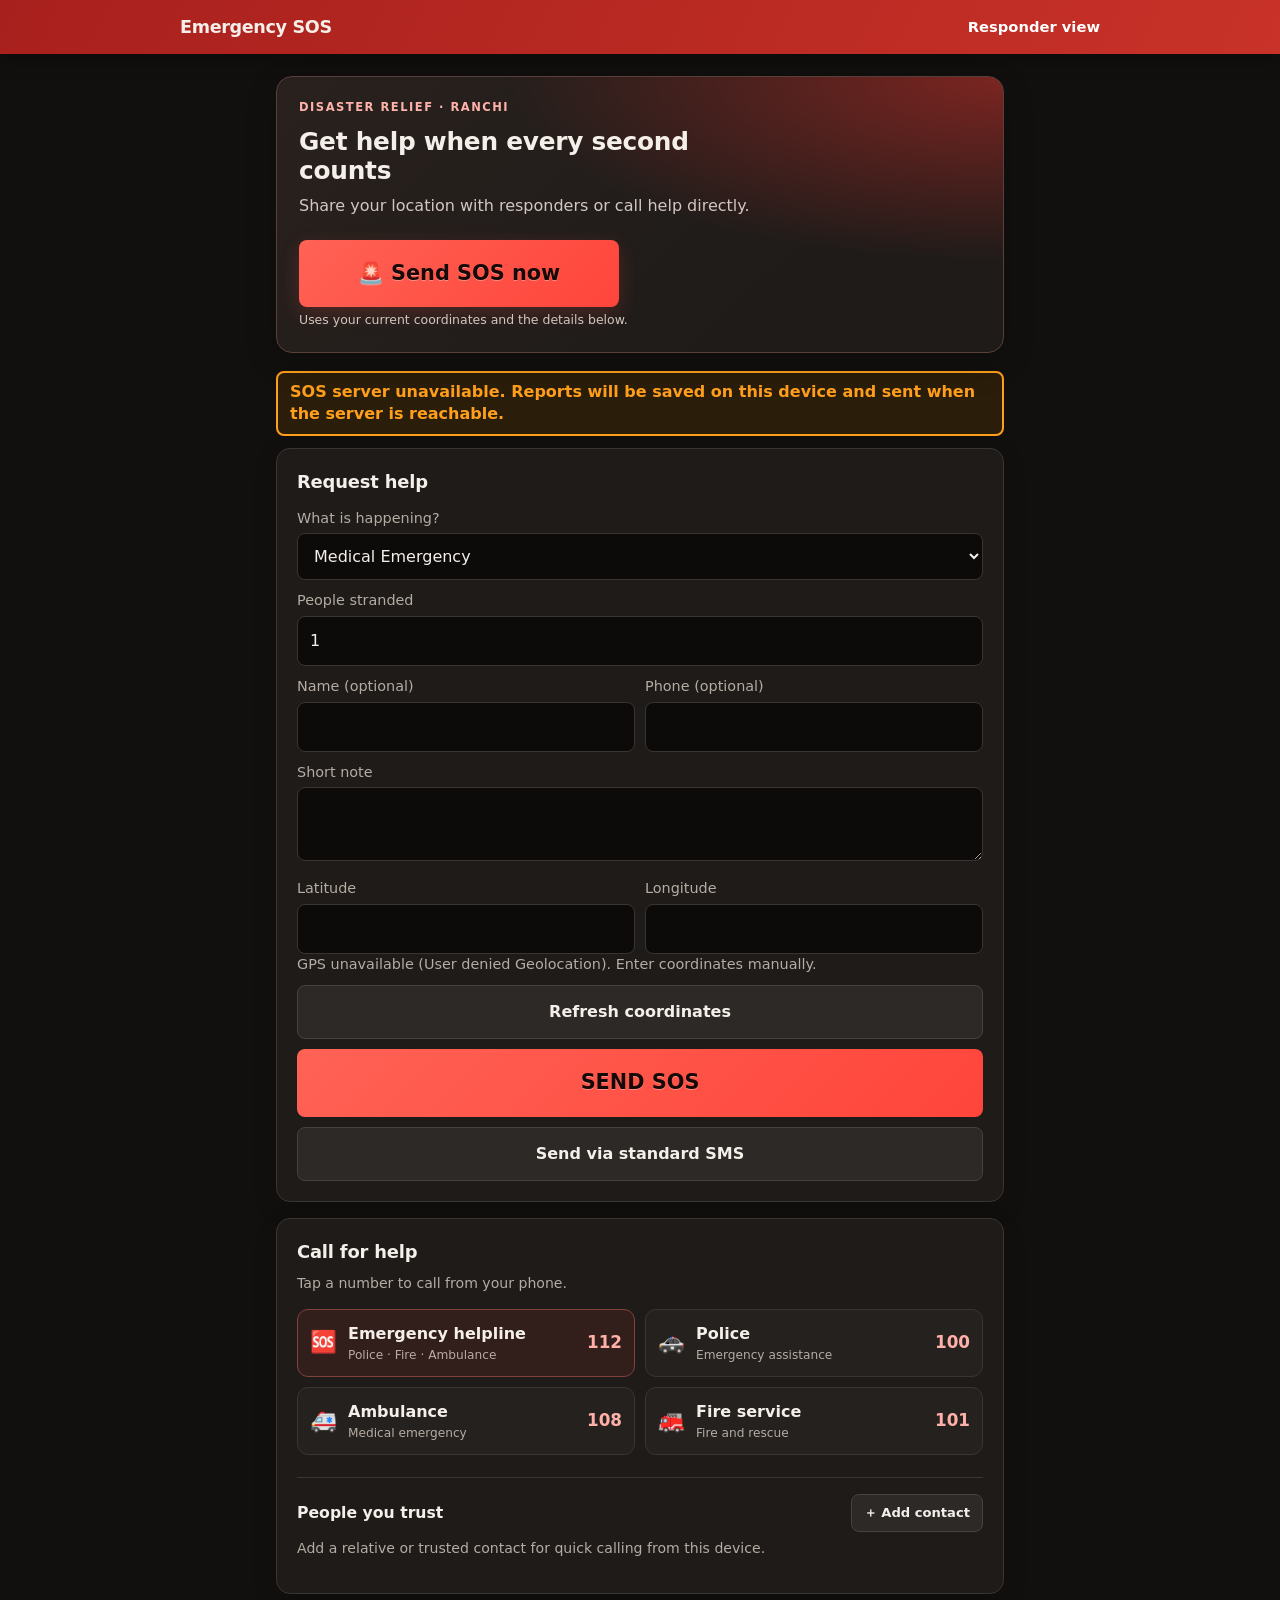
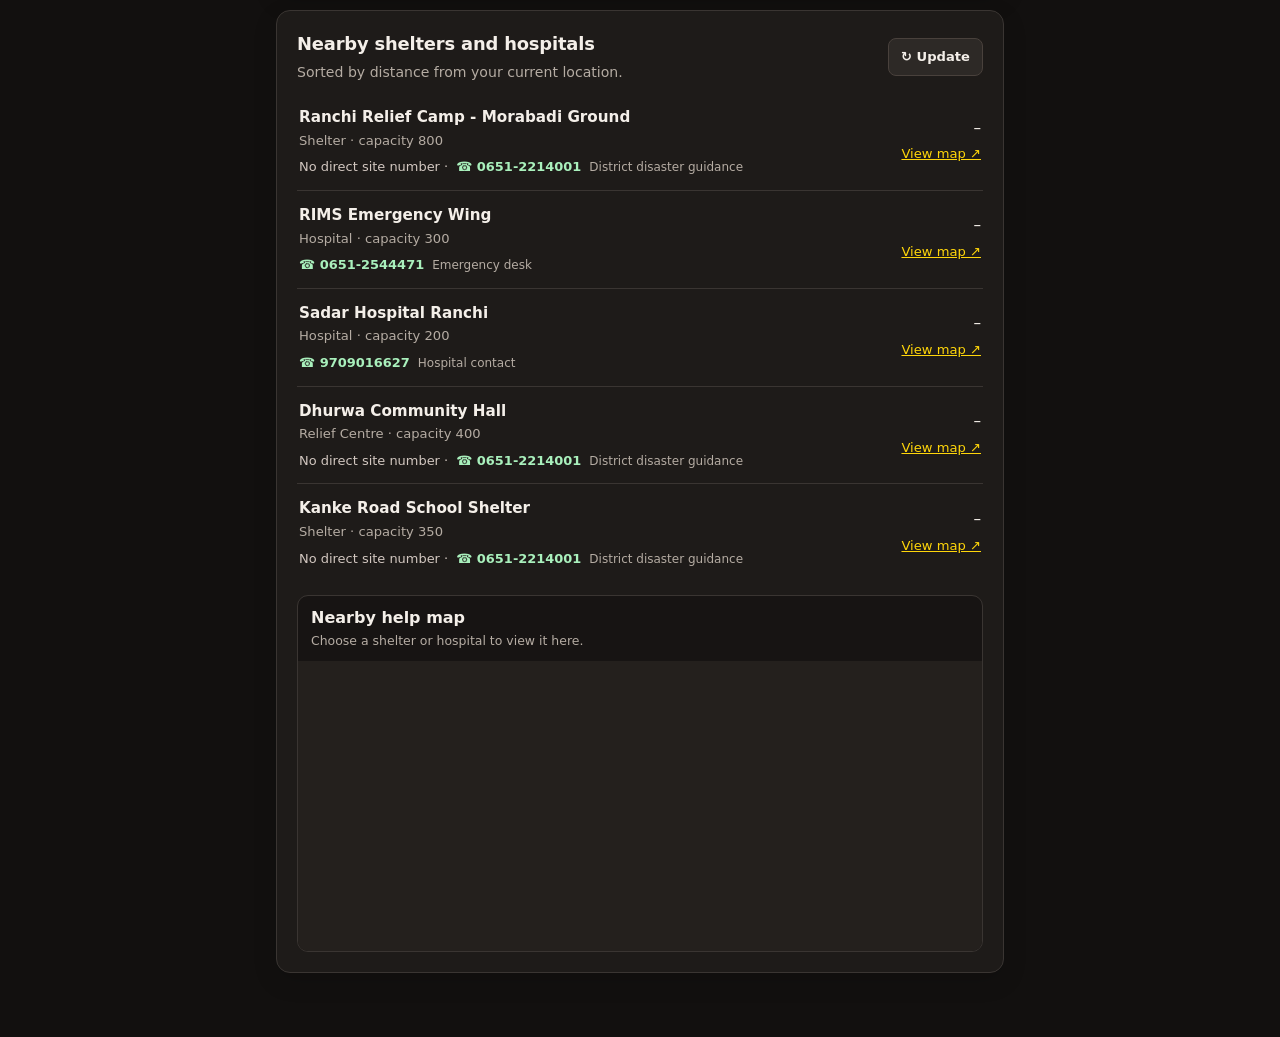
==== frontend/index.html @ 20dd38e6 "Prepare app for hosted deployment" ====
<!DOCTYPE html><html lang="en"><head><meta charset="utf-8">
<meta name="viewport" content="width=device-width,initial-scale=1"><title>SOS Relief</title>
<link rel="manifest" href="manifest.json"><meta name="theme-color" content="#b3261e">
<link rel="icon" href="icon.svg"><link rel="stylesheet" href="styles-v2.css"></head>
<body data-page="citizen">
<header><h1>Emergency SOS</h1><a href="dashboard.html">Responder view</a></header>
<main>
<section class="hero"><div><p class="eyebrow">DISASTER RELIEF · RANCHI</p><h2>Get help when every second counts</h2><p>Share your location with responders or call help directly.</p></div><button type="button" class="sos hero-sos" id="quick-sos">🚨 Send SOS now</button><small>Uses your current coordinates and the details below.</small></section>
<div id="net" class="badge on" role="status">Online</div>
<div id="pending" class="gps"></div>
<section><h2>Request help</h2>
<form id="sos-form">
<label for="hazard">What is happening?</label>
<select id="hazard" required>
<option>Medical Emergency</option><option>Structural Collapse / Trapped</option><option>Flood / Rising Water</option>
<option>Food &amp; Potable Water Shortage</option><option>Fire</option></select>
<label for="people">People stranded</label><input id="people" type="number" min="1" value="1" required>
<div class="row"><div><label for="name">Name (optional)</label><input id="name" autocomplete="name"></div>
<div><label for="contact">Phone (optional)</label><input id="contact" type="tel" autocomplete="tel"></div></div>
<label for="note">Short note</label><textarea id="note" rows="2" maxlength="500"></textarea>
<div class="row"><div><label for="lat">Latitude</label><input id="lat" type="number" step="any" required></div>
<div><label for="lon">Longitude</label><input id="lon" type="number" step="any" required></div></div>
<div class="gps" id="gps">Locating…</div>
<button type="button" class="sec" id="refresh-gps">Refresh coordinates</button>
<button type="submit" class="sos">SEND SOS</button>
<button type="button" class="sec" id="sms">Send via standard SMS</button>
</form></section>
<section id="call-help"><h2>Call for help</h2><p class="hint">Tap a number to call from your phone.</p><div class="call-grid">
<a class="call-card urgent" href="tel:112"><span class="call-icon">🆘</span><span><b>Emergency helpline</b><small>Police · Fire · Ambulance</small></span><strong>112</strong></a>
<a class="call-card" href="tel:100"><span class="call-icon">🚓</span><span><b>Police</b><small>Emergency assistance</small></span><strong>100</strong></a>
<a class="call-card" href="tel:108"><span class="call-icon">🚑</span><span><b>Ambulance</b><small>Medical emergency</small></span><strong>108</strong></a>
<a class="call-card" href="tel:101"><span class="call-icon">🚒</span><span><b>Fire service</b><small>Fire and rescue</small></span><strong>101</strong></a>
</div><div class="contacts-head"><h3>People you trust</h3><button type="button" class="sec compact" id="add-contact">＋ Add contact</button></div><div id="contacts" class="contacts"><p class="hint">Add a relative or trusted contact for quick calling from this device.</p></div><form id="contact-form" class="contact-form" hidden><label for="relative-name">Name</label><input id="relative-name" required maxlength="60" placeholder="e.g. Family member"><label for="relative-phone">Phone number</label><input id="relative-phone" type="tel" required autocomplete="tel" placeholder="e.g. +91 98765 43210"><div class="row"><button class="sec" id="cancel-contact" type="button">Cancel</button><button class="add-btn" type="submit">Save contact</button></div></form></section>
<section><div class="section-title"><div><h2>Nearby shelters and hospitals</h2><p class="hint">Sorted by distance from your current location.</p></div><button type="button" class="sec compact" id="nearby-refresh">↻ Update</button></div><div id="shelters">Loading…</div><div class="map-wrap"><div class="map-label"><b id="map-title">Nearby help map</b><span id="map-caption">Choose a shelter or hospital to view it here.</span></div><iframe id="nearby-map" title="Map of nearby shelters and hospitals" loading="lazy" referrerpolicy="no-referrer-when-downgrade" src="https://maps.google.com/maps?q=Ranchi%20shelters%20hospitals&z=12&output=embed"></iframe></div></section>
</main><div id="toast" role="alert"></div><script src="app-v2.js"></script></body></html>
---- frontend/styles-v2.css ----
:root{--bg:#12100f;--card:#1e1b19;--line:#3a3532;--tx:#f4efe9;--mut:#b5aca3;--red:#ff5449;--org:#ff9f1c;--yel:#ffd60a;--grn:#4cd37b}
*{box-sizing:border-box}
body{margin:0;background:var(--bg);color:var(--tx);font:16px/1.5 system-ui,sans-serif}
header{display:flex;justify-content:space-between;align-items:center;gap:8px;padding:12px 16px;background:#b3261e;position:sticky;top:0;z-index:5}
header h1{font-size:1.1rem;margin:0}header a{color:#fff;font-weight:600}
main{max-width:720px;margin:0 auto;padding:16px}
main.wide{max-width:1100px}
.badge{padding:8px 12px;border-radius:8px;font-weight:600;margin-bottom:12px;border:2px solid}
.badge.on{border-color:var(--grn);color:var(--grn)}.badge.off{border-color:var(--org);color:var(--org);background:#2a1d0a}
section{background:var(--card);border:1px solid var(--line);border-radius:10px;padding:16px;margin-bottom:16px}
h2{font-size:1.05rem;margin:0 0 12px}
label{display:block;margin:10px 0 4px;color:var(--mut);font-size:.9rem}
input,select,textarea{width:100%;padding:12px;border-radius:8px;border:1px solid var(--line);background:#0d0b0a;color:var(--tx);font:inherit}
:focus-visible{outline:3px solid var(--yel);outline-offset:2px}
.row{display:grid;grid-template-columns:1fr 1fr;gap:10px}
button{padding:14px;border-radius:8px;border:0;font:inherit;font-weight:700;cursor:pointer;width:100%;margin-top:10px}
.sos{background:var(--red);color:#000;font-size:1.3rem;padding:18px}
.sec{background:#2d2926;color:var(--tx)}
.gps{font-size:.9rem;color:var(--mut)}
.shelter{display:flex;justify-content:space-between;gap:8px;padding:10px 0;border-top:1px solid var(--line)}
.shelter:first-of-type{border-top:0}.shelter small{color:var(--mut)}
#toast{position:fixed;bottom:16px;left:16px;right:16px;max-width:600px;margin:auto;background:#fff;color:#000;padding:14px;border-radius:8px;display:none;font-weight:600;z-index:9}
.stats{display:grid;grid-template-columns:repeat(auto-fit,minmax(150px,1fr));gap:10px;margin-bottom:16px}
.stat{background:var(--card);border:1px solid var(--line);border-radius:10px;padding:12px}.stat b{font-size:1.6rem;display:block}
.tw{overflow-x:auto}table{width:100%;border-collapse:collapse;min-width:760px}
th,td{padding:10px;border-bottom:1px solid var(--line);text-align:left;vertical-align:top}
.tag{padding:3px 8px;border-radius:6px;font-weight:700;color:#000}
.CRITICAL{background:var(--red)}.HIGH{background:var(--org)}.MODERATE{background:var(--yel)}
td a{color:var(--yel)}td select{padding:8px}
@media(max-width:480px){.row{grid-template-columns:1fr}}

/* Citizen emergency actions */
html{scroll-behavior:smooth}header{background:linear-gradient(115deg,#a8201d,#c83228);padding:14px max(16px,calc((100vw - 920px)/2));box-shadow:0 5px 20px #0005}header h1{letter-spacing:-.02em}header a{text-decoration:none;font-size:.92rem}header a:hover{text-decoration:underline}
main{max-width:760px;padding:22px 16px 48px}.hero{position:relative;overflow:hidden;background:radial-gradient(ellipse at 100% 0%,#7c2521 0,transparent 48%),linear-gradient(135deg,#29211e,#1e1b19 75%);border:1px solid #59403a;border-radius:16px;padding:22px;margin-bottom:18px;box-shadow:0 12px 32px #0003}.hero h2{font-size:1.55rem;line-height:1.2;margin:2px 0 8px;max-width:430px}.hero p{color:#d2c7c0;margin:0 0 14px}.hero .eyebrow{font-size:.72rem;color:#ffb2a9;font-weight:800;letter-spacing:.13em;margin-bottom:10px}.hero-sos{max-width:320px;margin:8px 0 4px;box-shadow:0 6px 20px #ff544933}.hero>small{display:block;color:#d2c7c0;font-size:.78rem}.badge{line-height:1.4}section{border-radius:14px;padding:20px;box-shadow:0 8px 24px #0002}h2{font-size:1.12rem;letter-spacing:-.01em}input,select,textarea{transition:border-color .15s,background .15s}input:hover,select:hover,textarea:hover{border-color:#62564e}button{transition:transform .12s,filter .12s}button:hover{filter:brightness(1.1)}button:active{transform:translateY(1px)}.sos{background:linear-gradient(135deg,#ff6255,#ff453b);color:#170908;text-shadow:0 1px #ffffff55}.sec{border:1px solid #49413c}.hint{color:var(--mut);font-size:.88rem;margin: -4px 0 14px}.call-grid{display:grid;grid-template-columns:1fr 1fr;gap:10px}.call-card{display:flex;align-items:center;gap:11px;padding:12px;background:#25211f;border:1px solid var(--line);border-radius:11px;color:var(--tx);text-decoration:none;min-width:0}.call-card:hover{border-color:#79645a;background:#2b2522}.call-card.urgent{border-color:#81413c;background:#321e1b}.call-icon{font-size:1.35rem}.call-card>span:nth-child(2){display:grid;min-width:0}.call-card small,.contact-details small{color:var(--mut);font-size:.76rem}.call-card strong{margin-left:auto;color:#ffb0a8;font-size:1.05rem}.contacts-head,.section-title{display:flex;align-items:center;justify-content:space-between;gap:12px}.contacts-head{margin-top:22px;border-top:1px solid var(--line);padding-top:16px}.contacts-head h3{font-size:.98rem;margin:0}.compact{width:auto;margin:0;padding:8px 12px;font-size:.82rem}.contacts{margin-top:10px}.contact-card{display:flex;align-items:center;gap:10px;padding:10px 0;border-bottom:1px solid var(--line)}.contact-avatar{display:grid;place-items:center;width:38px;height:38px;border-radius:50%;background:#42302b;color:#ffd0c8;font-weight:800}.contact-details{display:grid;flex:1;min-width:0}.contact-details b{overflow:hidden;text-overflow:ellipsis;white-space:nowrap}.call-contact{background:#284332;color:#a9f0bc;border:1px solid #42674d;border-radius:8px;padding:7px 14px;font-weight:700;text-decoration:none}.remove-contact{width:34px;height:34px;margin:0;padding:0;background:transparent;color:var(--mut);font-size:1.35rem}.remove-contact:hover{color:#ff8b82}.contact-form{border-top:1px solid var(--line);margin-top:12px;padding-top:8px}.contact-form .row{grid-template-columns:1fr 1fr}.contact-form .add-btn{background:#c83a30;color:#fff}.section-title{margin-bottom:10px}.section-title h2{margin-bottom:4px}.section-title .hint{margin:0}.shelter{display:flex;align-items:center;justify-content:space-between;gap:12px;width:100%;padding:13px 2px;margin:0;border:0;border-top:1px solid var(--line);border-radius:0;background:transparent;color:var(--tx);text-align:left;font-size:.95rem}.shelter:first-child{border-top:0}.shelter-info{display:grid;gap:2px}.shelter-info small{color:var(--mut);font-size:.82rem}.shelter-distance{text-align:right;white-space:nowrap}.map-link{display:block;color:var(--yel);font-size:.82rem;text-decoration:underline}.shelter:hover .map-link{color:#fff}.map-wrap{overflow:hidden;border:1px solid var(--line);border-radius:11px;background:#171413;margin-top:14px}.map-label{display:grid;gap:2px;padding:10px 13px}.map-label span{font-size:.78rem;color:var(--mut)}.map-wrap iframe{width:100%;height:290px;border:0;display:block;background:#24201d}
@media(max-width:560px){main{padding:14px 12px 36px}.hero{padding:18px}.hero h2{font-size:1.36rem}.call-grid{grid-template-columns:1fr}.call-card{padding:11px}.section-title{align-items:flex-start}.section-title .compact{flex-shrink:0}.map-wrap iframe{height:250px}section{padding:16px}.contact-form .row{grid-template-columns:1fr 1fr}}
@media(prefers-reduced-motion:reduce){html{scroll-behavior:auto}*,*:before,*:after{transition:none!important}}
.facility-phone{display:flex;align-items:center;flex-wrap:wrap;gap:4px 8px;color:#d2c7c0;font-size:.81rem;margin-top:5px}.facility-phone>a{color:#a9f0bc;font-weight:700;text-decoration:none}.facility-phone>a:hover{text-decoration:underline}.facility-phone small{color:var(--mut);font-size:.75rem}.facility-phone.unavailable{color:var(--mut)}.facility-phone.unavailable a{color:#ffd0c8}.map-link{width:auto;margin:3px 0 0;padding:2px 0;background:transparent;border:0;color:var(--yel);font:inherit;font-size:.82rem;text-align:right;text-decoration:underline}
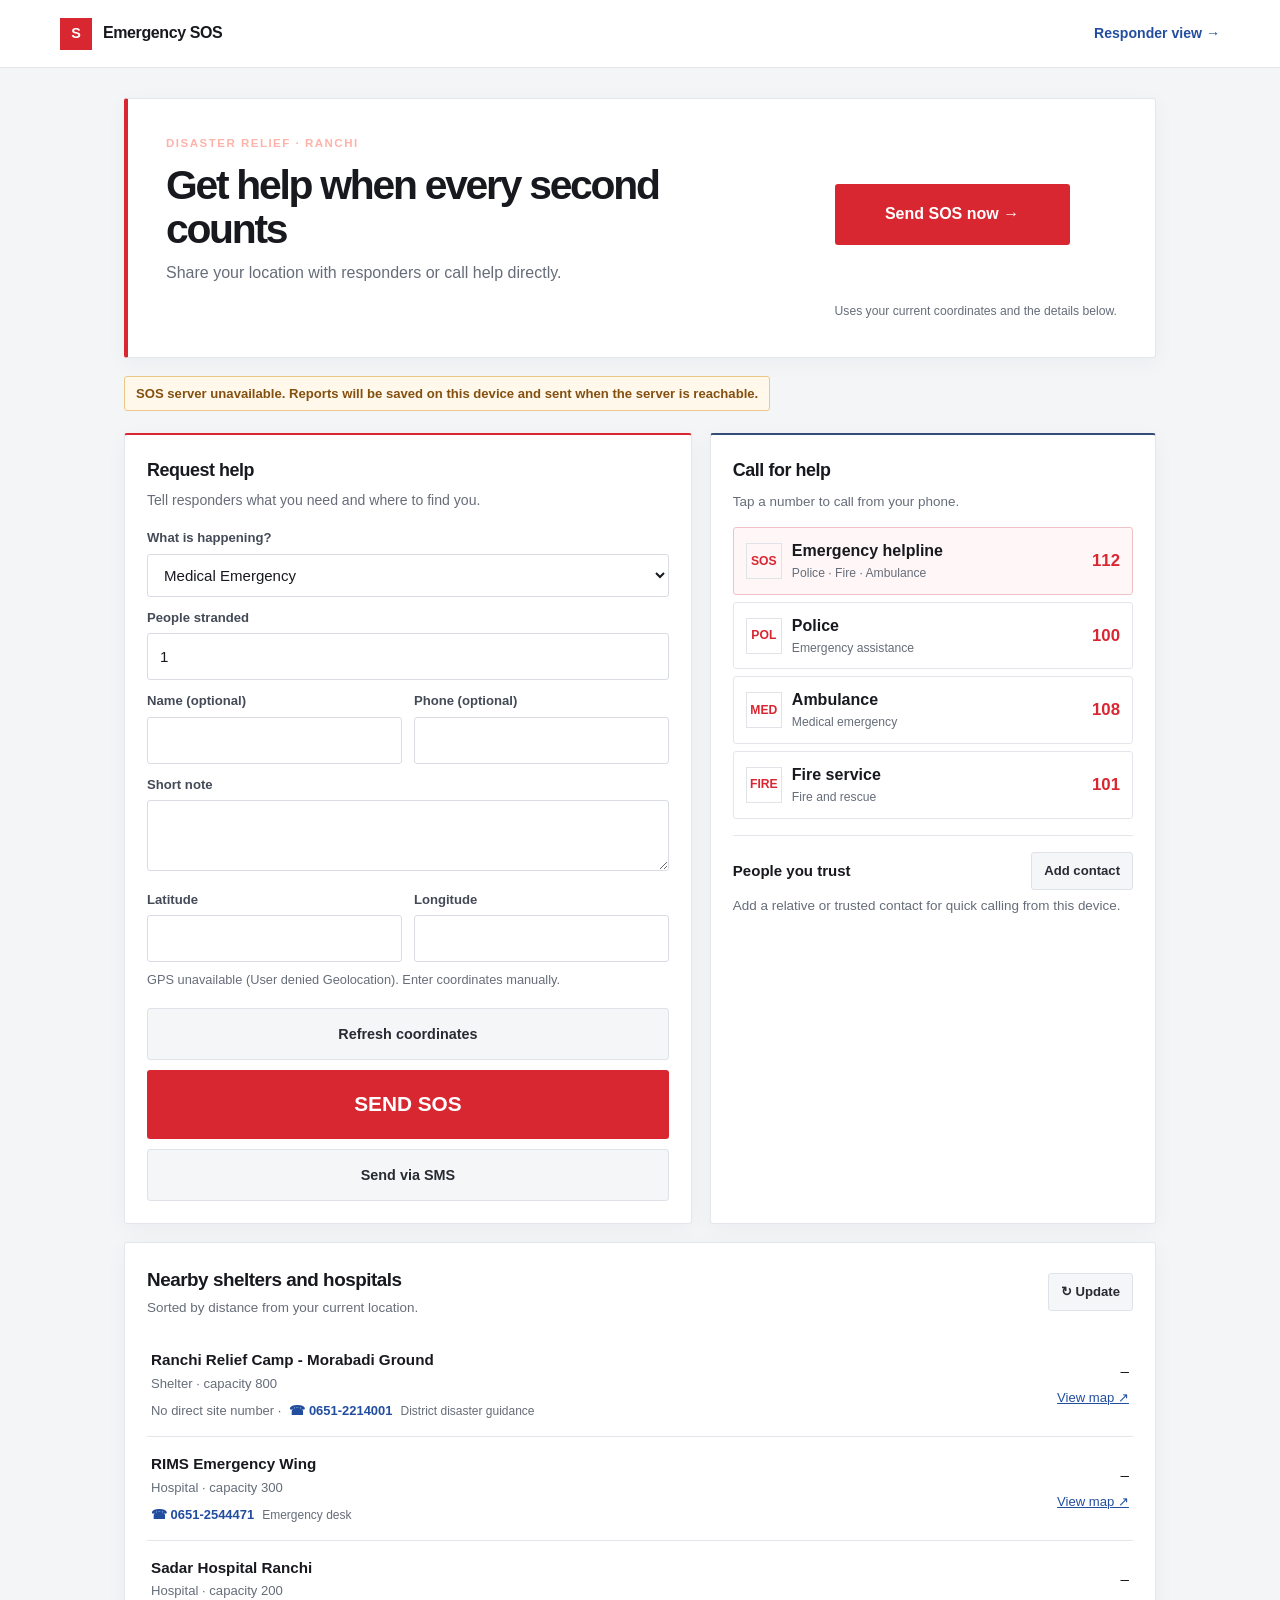
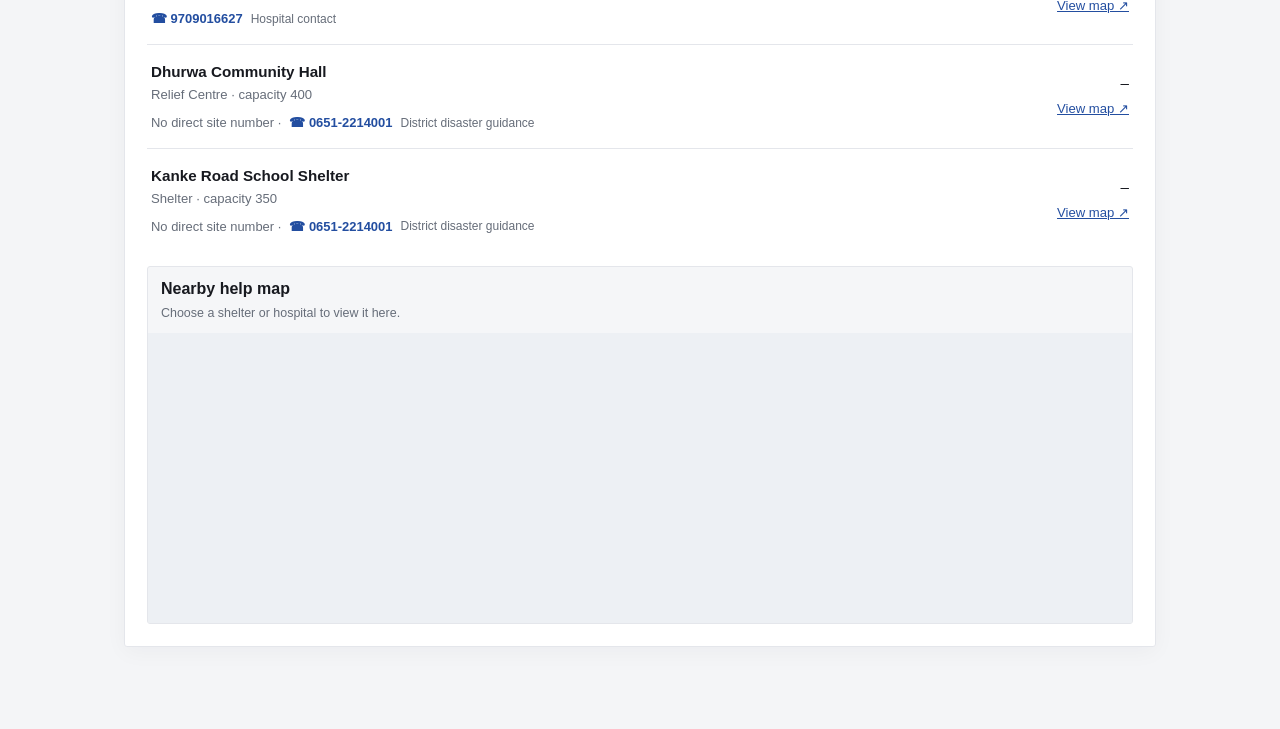
==== commit 89ae5219: "Add adaptive dark theme and motion" ====
--- a/frontend/index.html
+++ b/frontend/index.html
@@ -1,14 +1,14 @@
 <!DOCTYPE html><html lang="en"><head><meta charset="utf-8">
 <meta name="viewport" content="width=device-width,initial-scale=1"><title>SOS Relief</title>
-<link rel="manifest" href="manifest.json"><meta name="theme-color" content="#b3261e">
+<link rel="manifest" href="manifest.json"><meta name="theme-color" content="#ffffff"><meta name="theme-color" content="#111318" media="(prefers-color-scheme: dark)">
 <link rel="icon" href="icon.svg"><link rel="stylesheet" href="styles-v2.css"></head>
 <body data-page="citizen">
-<header><h1>Emergency SOS</h1><a href="dashboard.html">Responder view</a></header>
+<header><a class="brand" href="index.html"><span class="brand-mark" aria-hidden="true">S</span><h1>Emergency SOS</h1></a><a href="dashboard.html">Responder view <span aria-hidden="true">→</span></a></header>
 <main>
-<section class="hero"><div><p class="eyebrow">DISASTER RELIEF · RANCHI</p><h2>Get help when every second counts</h2><p>Share your location with responders or call help directly.</p></div><button type="button" class="sos hero-sos" id="quick-sos">🚨 Send SOS now</button><small>Uses your current coordinates and the details below.</small></section>
+<section class="hero"><div><p class="eyebrow">DISASTER RELIEF · RANCHI</p><h2>Get help when every second counts</h2><p>Share your location with responders or call help directly.</p></div><button type="button" class="sos hero-sos" id="quick-sos">Send SOS now <span aria-hidden="true">→</span></button><small>Uses your current coordinates and the details below.</small></section>
 <div id="net" class="badge on" role="status">Online</div>
 <div id="pending" class="gps"></div>
-<section><h2>Request help</h2>
+<section class="request-section"><h2>Request help</h2><p class="section-intro">Tell responders what you need and where to find you.</p>
 <form id="sos-form">
 <label for="hazard">What is happening?</label>
 <select id="hazard" required>
@@ -23,13 +23,13 @@
 <div class="gps" id="gps">Locating…</div>
 <button type="button" class="sec" id="refresh-gps">Refresh coordinates</button>
 <button type="submit" class="sos">SEND SOS</button>
-<button type="button" class="sec" id="sms">Send via standard SMS</button>
+<button type="button" class="sec" id="sms">Send via SMS</button>
 </form></section>
 <section id="call-help"><h2>Call for help</h2><p class="hint">Tap a number to call from your phone.</p><div class="call-grid">
-<a class="call-card urgent" href="tel:112"><span class="call-icon">🆘</span><span><b>Emergency helpline</b><small>Police · Fire · Ambulance</small></span><strong>112</strong></a>
-<a class="call-card" href="tel:100"><span class="call-icon">🚓</span><span><b>Police</b><small>Emergency assistance</small></span><strong>100</strong></a>
-<a class="call-card" href="tel:108"><span class="call-icon">🚑</span><span><b>Ambulance</b><small>Medical emergency</small></span><strong>108</strong></a>
-<a class="call-card" href="tel:101"><span class="call-icon">🚒</span><span><b>Fire service</b><small>Fire and rescue</small></span><strong>101</strong></a>
-</div><div class="contacts-head"><h3>People you trust</h3><button type="button" class="sec compact" id="add-contact">＋ Add contact</button></div><div id="contacts" class="contacts"><p class="hint">Add a relative or trusted contact for quick calling from this device.</p></div><form id="contact-form" class="contact-form" hidden><label for="relative-name">Name</label><input id="relative-name" required maxlength="60" placeholder="e.g. Family member"><label for="relative-phone">Phone number</label><input id="relative-phone" type="tel" required autocomplete="tel" placeholder="e.g. +91 98765 43210"><div class="row"><button class="sec" id="cancel-contact" type="button">Cancel</button><button class="add-btn" type="submit">Save contact</button></div></form></section>
+<a class="call-card urgent" href="tel:112"><span class="call-icon" aria-hidden="true">SOS</span><span><b>Emergency helpline</b><small>Police · Fire · Ambulance</small></span><strong>112</strong></a>
+<a class="call-card" href="tel:100"><span class="call-icon" aria-hidden="true">POL</span><span><b>Police</b><small>Emergency assistance</small></span><strong>100</strong></a>
+<a class="call-card" href="tel:108"><span class="call-icon" aria-hidden="true">MED</span><span><b>Ambulance</b><small>Medical emergency</small></span><strong>108</strong></a>
+<a class="call-card" href="tel:101"><span class="call-icon" aria-hidden="true">FIRE</span><span><b>Fire service</b><small>Fire and rescue</small></span><strong>101</strong></a>
+</div><div class="contacts-head"><h3>People you trust</h3><button type="button" class="sec compact" id="add-contact">Add contact</button></div><div id="contacts" class="contacts"><p class="hint">Add a relative or trusted contact for quick calling from this device.</p></div><form id="contact-form" class="contact-form" hidden><label for="relative-name">Name</label><input id="relative-name" required maxlength="60" placeholder="e.g. Family member"><label for="relative-phone">Phone number</label><input id="relative-phone" type="tel" required autocomplete="tel" placeholder="e.g. +91 98765 43210"><div class="row"><button class="sec" id="cancel-contact" type="button">Cancel</button><button class="add-btn" type="submit">Save contact</button></div></form></section>
 <section><div class="section-title"><div><h2>Nearby shelters and hospitals</h2><p class="hint">Sorted by distance from your current location.</p></div><button type="button" class="sec compact" id="nearby-refresh">↻ Update</button></div><div id="shelters">Loading…</div><div class="map-wrap"><div class="map-label"><b id="map-title">Nearby help map</b><span id="map-caption">Choose a shelter or hospital to view it here.</span></div><iframe id="nearby-map" title="Map of nearby shelters and hospitals" loading="lazy" referrerpolicy="no-referrer-when-downgrade" src="https://maps.google.com/maps?q=Ranchi%20shelters%20hospitals&z=12&output=embed"></iframe></div></section>
 </main><div id="toast" role="alert"></div><script src="app-v2.js"></script></body></html>
--- a/frontend/styles-v2.css
+++ b/frontend/styles-v2.css
@@ -35,3 +35,12 @@
 @media(max-width:560px){main{padding:14px 12px 36px}.hero{padding:18px}.hero h2{font-size:1.36rem}.call-grid{grid-template-columns:1fr}.call-card{padding:11px}.section-title{align-items:flex-start}.section-title .compact{flex-shrink:0}.map-wrap iframe{height:250px}section{padding:16px}.contact-form .row{grid-template-columns:1fr 1fr}}
 @media(prefers-reduced-motion:reduce){html{scroll-behavior:auto}*,*:before,*:after{transition:none!important}}
 .facility-phone{display:flex;align-items:center;flex-wrap:wrap;gap:4px 8px;color:#d2c7c0;font-size:.81rem;margin-top:5px}.facility-phone>a{color:#a9f0bc;font-weight:700;text-decoration:none}.facility-phone>a:hover{text-decoration:underline}.facility-phone small{color:var(--mut);font-size:.75rem}.facility-phone.unavailable{color:var(--mut)}.facility-phone.unavailable a{color:#ffd0c8}.map-link{width:auto;margin:3px 0 0;padding:2px 0;background:transparent;border:0;color:var(--yel);font:inherit;font-size:.82rem;text-align:right;text-decoration:underline}
+
+/* Shared Swiss inspired response interface */
+:root{color-scheme:light dark;--bg:#f4f5f7;--card:#fff;--line:#e4e6eb;--tx:#17191f;--mut:#666d79;--red:#d92732;--org:#bd6311;--yel:#a97500;--grn:#197546;--blue:#234ea0}
+html{scroll-behavior:smooth}body{background:var(--bg);color:var(--tx);font-family:Inter,"Helvetica Neue",Arial,sans-serif;line-height:1.55}header{position:sticky;top:0;display:flex;justify-content:space-between;align-items:center;gap:16px;padding:0 max(20px,calc((100vw - 1160px)/2));min-height:68px;background:#fff;border-bottom:1px solid var(--line);box-shadow:none;z-index:5}header .brand{display:flex;align-items:center;gap:11px;color:var(--tx);text-decoration:none}header h1{font-size:1rem;font-weight:700;letter-spacing:-.025em;margin:0}header a{color:var(--blue);font-size:.88rem;text-decoration:none}header a:hover{text-decoration:underline}.brand-mark{display:grid;place-items:center;width:32px;height:32px;background:var(--red);color:#fff;font-weight:800;font-size:.9rem}main{max-width:1080px;padding:30px 24px 64px}main.wide{max-width:1240px;padding-top:42px}.eyebrow{color:var(--red);font-weight:750;font-size:.72rem;letter-spacing:.12em;margin:0 0 10px}.hero{display:grid;grid-template-columns:minmax(0,1fr) auto;align-items:center;gap:8px 30px;padding:36px 38px;background:#fff;border:1px solid var(--line);border-left:4px solid var(--red);border-radius:3px;box-shadow:0 5px 22px #1720330a;margin-bottom:18px}.hero h2{font-size:clamp(1.75rem,3.3vw,2.55rem);letter-spacing:-.055em;line-height:1.08;max-width:530px;margin:0 0 10px}.hero p:not(.eyebrow){color:var(--mut);margin:0}.hero-sos{grid-column:2;grid-row:1/3;max-width:235px;padding:18px 22px;margin:0;box-shadow:none;border-radius:3px;color:#fff;font-size:1rem;text-shadow:none}.hero>small{grid-column:2;color:var(--mut);font-size:.76rem}.sos{background:var(--red);color:#fff;text-shadow:none;border-radius:3px}.sos:hover{filter:brightness(.92)}main:not(.wide){display:grid;grid-template-columns:minmax(0,1.12fr) minmax(310px,.88fr);column-gap:18px;row-gap:0}.hero,main:not(.wide)>.badge,main:not(.wide)>#pending,main:not(.wide)>section:last-of-type{grid-column:1/-1}.badge{display:inline-flex;width:max-content;max-width:100%;padding:7px 11px;border:1px solid;border-radius:3px;font-size:.82rem;font-weight:650;line-height:1.45;margin:0 0 8px}.badge.on{border-color:#acd6b9;color:#176b3d;background:#f0faf3}.badge.off{border-color:#edc789;color:#84500f;background:#fff8eb}#pending{color:var(--mut);font-size:.84rem;min-height:4px;margin:0 0 10px}.section-intro{color:var(--mut);font-size:.88rem;margin:-6px 0 16px}section{background:#fff;border:1px solid var(--line);border-radius:3px;box-shadow:0 5px 22px #1720330a;padding:22px;margin:0 0 18px}main:not(.wide)>.request-section{grid-column:1}.request-section{border-top:2px solid var(--red)}main:not(.wide)>#call-help{grid-column:2}#call-help{border-top:2px solid #344d78}main:not(.wide)>section:last-of-type{grid-column:1/-1}h2{font-size:1.12rem;letter-spacing:-.025em;margin:0 0 12px}label{display:block;margin:11px 0 5px;color:#444b57;font-size:.82rem;font-weight:650}input,select,textarea{width:100%;padding:11px 12px;border-radius:3px;border:1px solid #d9dce2;background:#fff;color:var(--tx);font:inherit;font-size:.94rem}input:focus,select:focus,textarea:focus{border-color:var(--blue);outline:2px solid #234ea022}.row{gap:12px}button{border-radius:3px;font-size:.9rem}.sec{background:#f5f6f8;color:#272b33;border:1px solid #dfe2e8}.sec:hover{background:#eceef2}.gps{color:var(--mut);font-size:.8rem;margin:8px 0}.hint{color:var(--mut);font-size:.84rem}.call-grid{grid-template-columns:1fr;gap:7px}.call-card{background:#fff;border:1px solid var(--line);border-radius:3px;padding:11px 12px;gap:10px}.call-card:hover{background:#f8f9fb;border-color:#b8c0ce}.call-card.urgent{background:#fff7f7;border-color:#efc2c5}.call-icon{display:grid;place-items:center;width:36px;height:36px;border:1px solid #e0e3e8;color:var(--red);font-size:.76rem;font-weight:800}.call-card strong{color:var(--red)}.call-card small,.contact-details small{color:var(--mut)}.contacts-head{margin-top:16px;border-color:var(--line)}.contact-avatar{border-radius:3px;background:#eef1f6;color:#33445d}.call-contact{border-radius:3px;background:#eef7f0;border:1px solid #c7e1cd;color:#176b3d}.remove-contact{color:var(--mut)}.contact-form .add-btn{border-radius:3px;background:var(--red);color:#fff}.shelter{color:var(--tx);border-color:var(--line);padding:15px 4px}.shelter-info small{color:var(--mut)}.facility-phone{color:var(--mut)}.facility-phone>a{color:var(--blue)}.facility-phone.unavailable a{color:var(--red)}.map-link,.map-wrap a{color:var(--blue)}.map-wrap{border-color:var(--line);border-radius:3px;background:#f5f6f8}.map-label span{color:var(--mut)}.map-wrap iframe{background:#edf0f4}.section-title{margin-bottom:14px}.section-title h2{font-size:1.18rem}.contacts-head h3{font-size:.94rem}.compact{border-radius:3px}.dashboard-heading{display:flex;justify-content:space-between;align-items:center;gap:20px;margin:0 0 24px}.dashboard-heading h2{font-size:2rem;letter-spacing:-.045em;margin:0}.dashboard-heading .hint{margin:5px 0 0}.dashboard-heading .eyebrow{margin-bottom:5px}.dashboard-heading button{flex:none}.stats{grid-template-columns:repeat(5,minmax(0,1fr));gap:0;background:#fff;border:1px solid var(--line);border-radius:3px;box-shadow:0 5px 22px #1720330a;margin-bottom:18px}.stat{padding:18px 20px;background:transparent;border:0;border-right:1px solid var(--line);border-radius:0;color:var(--mut);font-size:.82rem}.stat:last-child{border-right:0}.stat b{color:var(--tx);font-size:1.75rem;letter-spacing:-.04em;font-variant-numeric:tabular-nums;margin-bottom:1px}.tw{overflow:auto}main.wide>.tw{padding:0;border-top:2px solid var(--red)}table{min-width:800px;font-size:.86rem}th,td{padding:13px 12px;border-color:var(--line)}th{background:#f7f8fa;color:#5c626e;font-size:.72rem;letter-spacing:.055em;text-transform:uppercase;font-weight:700;white-space:nowrap}td small{color:var(--mut)}.tag{display:inline-block;padding:3px 8px;border-radius:3px;font-size:.7rem;letter-spacing:.03em}.CRITICAL{background:#fce7e7;color:#a31720}.HIGH{background:#fff0da;color:#8c4a09}.MODERATE{background:#fff5cf;color:#725500}td a{color:var(--blue)}td select{min-width:112px;padding:7px;font-size:.82rem;border-radius:3px}#toast{border:1px solid var(--line);border-radius:3px;box-shadow:0 8px 30px #17203320;font-size:.9rem}
+@media(max-width:760px){header{padding:0 16px;min-height:60px}main{padding:20px 16px 44px}main.wide{padding:28px 16px 44px}main:not(.wide){grid-template-columns:1fr}.hero,main:not(.wide)>.badge,main:not(.wide)>#pending,main:not(.wide)>section:last-of-type,main:not(.wide)>.request-section,main:not(.wide)>#call-help{grid-column:1}.hero{padding:25px 22px;grid-template-columns:1fr;gap:12px}.hero-sos{grid-column:1;grid-row:auto;max-width:none}.hero>small{grid-column:1}.call-grid{grid-template-columns:1fr 1fr}.stats{grid-template-columns:repeat(2,minmax(0,1fr))}.stat:nth-child(2){border-right:0}.stat:nth-child(-n+2){border-bottom:1px solid var(--line)}.stat:last-child{grid-column:1/-1;border-top:0;border-right:0}.dashboard-heading h2{font-size:1.65rem}}
+@media(max-width:480px){.call-grid{grid-template-columns:1fr}.hero h2{font-size:1.8rem}.dashboard-heading{align-items:flex-start}.dashboard-heading .compact{white-space:nowrap;padding:8px}.stats{grid-template-columns:1fr 1fr}.stat{padding:14px}.stat b{font-size:1.5rem}section{padding:17px}.row{grid-template-columns:1fr}.contact-form .row{grid-template-columns:1fr 1fr}.section-title{gap:8px}}
+@media(prefers-reduced-motion:reduce){html{scroll-behavior:auto}}
+@media(prefers-color-scheme:dark){:root{--bg:#111318;--card:#1a1d24;--line:#30343e;--tx:#f1f2f5;--mut:#a5aab5;--red:#ff626b;--org:#ffb45d;--yel:#f2ce62;--grn:#68d69a;--blue:#a7c0ff}body{background:var(--bg);color:var(--tx)}header,section,.hero,.stats,.stat,.call-card,.map-wrap{background-color:var(--card);border-color:var(--line)}header{box-shadow:0 4px 18px #0003}header .brand{color:var(--tx)}.hero{background:linear-gradient(115deg,#25191f,#1a1d24 60%);border-left-color:var(--red);box-shadow:0 6px 24px #0003}.hero p:not(.eyebrow),.hero>small,.hint,.section-intro,.gps,.shelter-info small,.facility-phone,.map-label span,td small{color:var(--mut)}.badge.on{background:#14271d;color:#82dda5;border-color:#285a3d}.badge.off{background:#322619;color:#ffca7b;border-color:#735329}label{color:#c4c8d1}input,select,textarea{background:#111319;color:var(--tx);border-color:#3d424d}input:hover,select:hover,textarea:hover{border-color:#656d7b}.sec{background:#242832;color:var(--tx);border-color:#3c424e}.sec:hover{background:#303541}.call-card:hover{background:#222630;border-color:#555e6d}.call-card.urgent{background:#311d22;border-color:#69343c}.call-icon{border-color:#444a56;color:var(--red)}.call-card strong{color:#ff9298}.contacts-head{border-color:var(--line)}.contact-avatar{background:#2b303b;color:#d7dff0}.call-contact{background:#1a3024;border-color:#32563e;color:#8fe0a7}.remove-contact{color:var(--mut)}.contact-form{border-color:var(--line)}.shelter{color:var(--tx);border-color:var(--line)}.facility-phone>a{color:var(--blue)}.facility-phone.unavailable a,.call-card.urgent .call-icon{color:#ff9298}.map-wrap{background:#15181e}.map-link,.map-wrap a{color:var(--blue)}th{background:#222630;color:#c0c5cf}th,td{border-color:var(--line)}.CRITICAL{background:#482127;color:#ff9da3}.HIGH{background:#422d1a;color:#ffc27f}.MODERATE{background:#3c3519;color:#f0d871}td select{background:#111319;color:var(--tx);border-color:#3d424d}#toast{background:#252932;color:var(--tx);border-color:#424854;box-shadow:0 8px 30px #0006}}
+@media(prefers-reduced-motion:no-preference){main:not(.wide)>.hero,main:not(.wide)>section,main.wide>.dashboard-heading,main.wide>.stats,main.wide>.tw{animation:surface-in .42s both;animation-timing-function:cubic-bezier(.2,.7,.3,1)}main:not(.wide)>section:nth-of-type(2){animation-delay:.06s}main:not(.wide)>section:nth-of-type(3){animation-delay:.12s}main:not(.wide)>section:nth-of-type(4){animation-delay:.18s}main.wide>.stats{animation-delay:.07s}main.wide>.tw{animation-delay:.14s}@keyframes surface-in{from{opacity:0;transform:translateY(8px)}to{opacity:1;transform:translateY(0)}}}
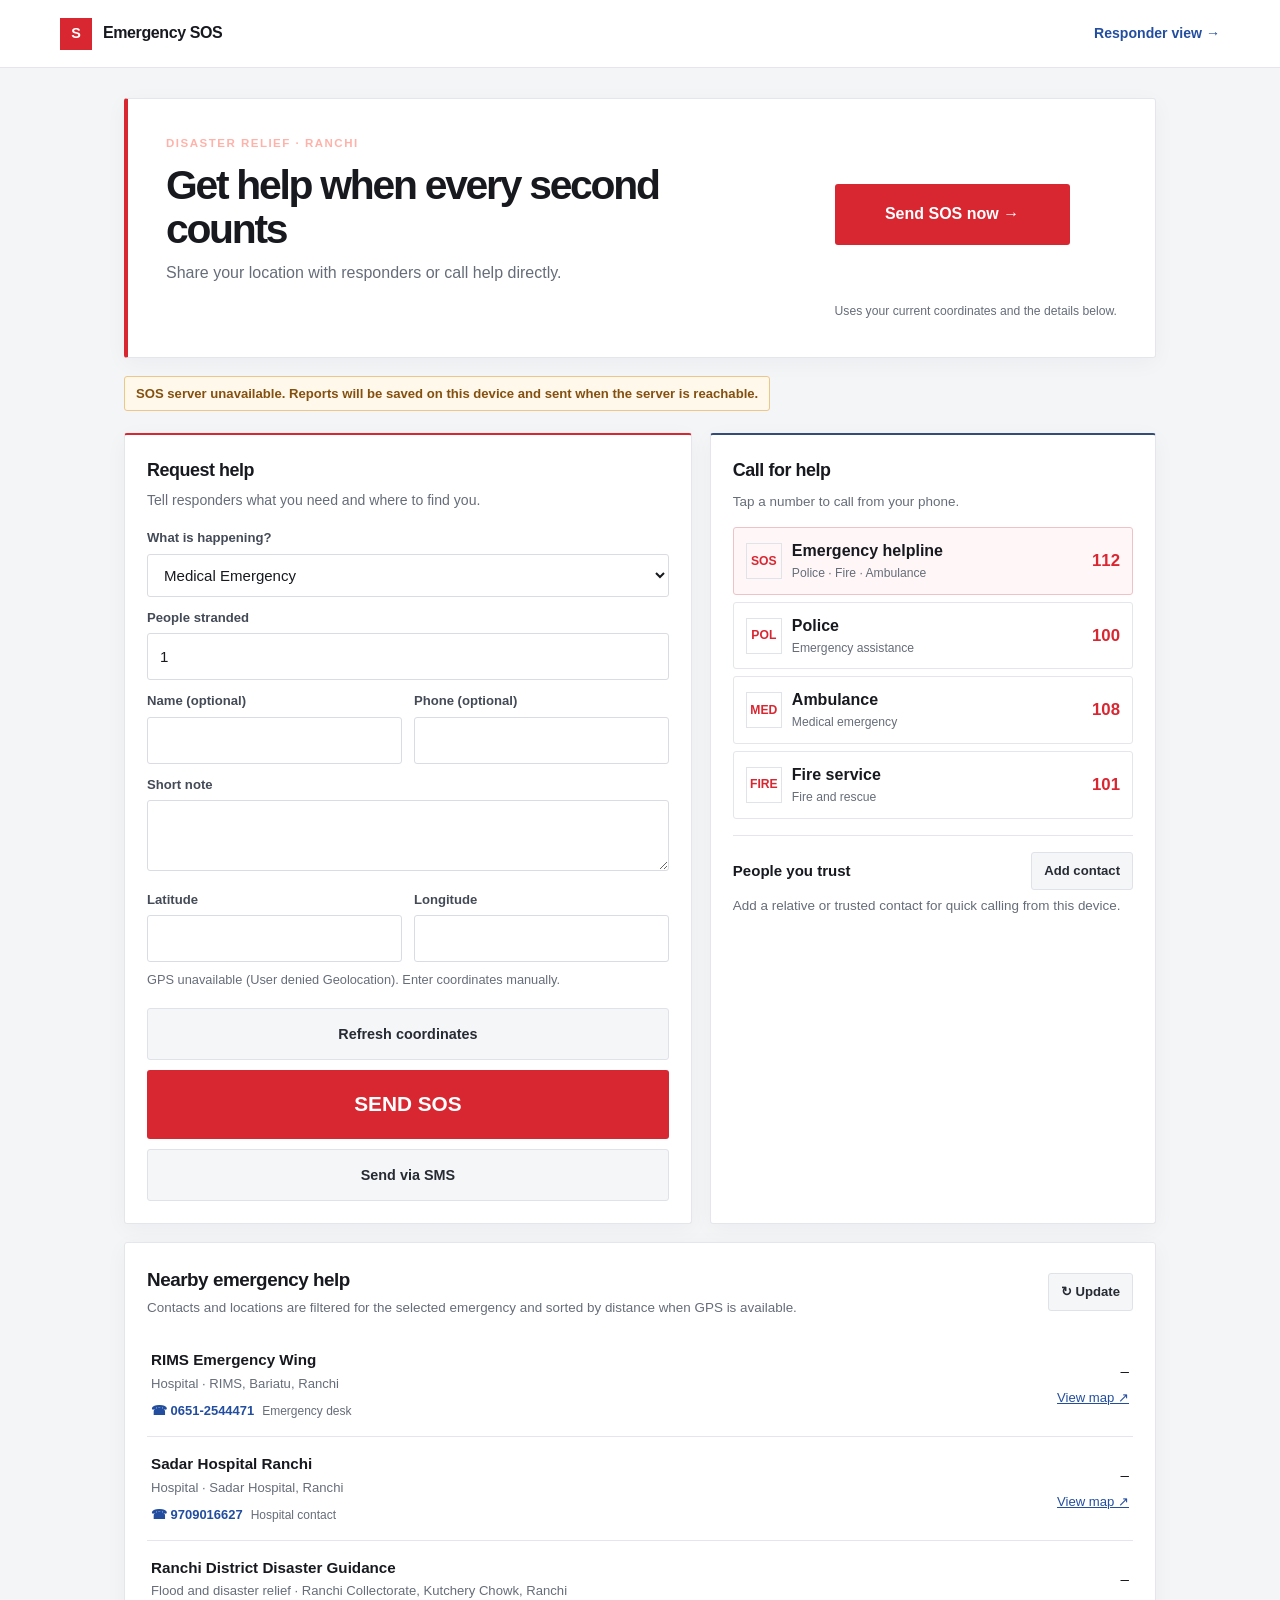
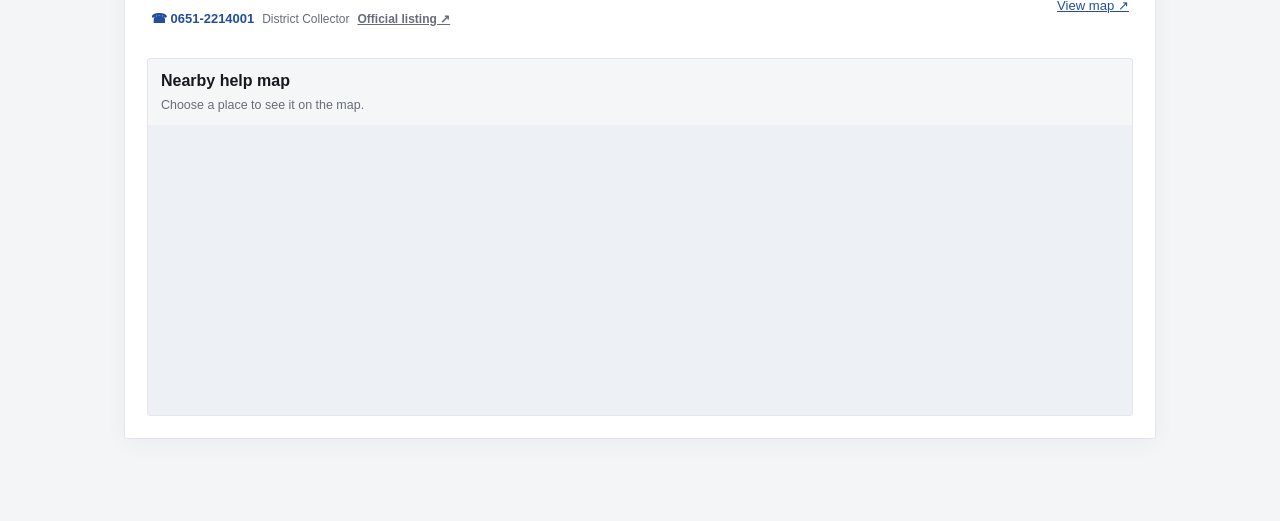
==== commit fceb6837: "Add hazard-aware emergency map and routes" ====
--- a/frontend/index.html
+++ b/frontend/index.html
@@ -31,5 +31,5 @@
 <a class="call-card" href="tel:108"><span class="call-icon" aria-hidden="true">MED</span><span><b>Ambulance</b><small>Medical emergency</small></span><strong>108</strong></a>
 <a class="call-card" href="tel:101"><span class="call-icon" aria-hidden="true">FIRE</span><span><b>Fire service</b><small>Fire and rescue</small></span><strong>101</strong></a>
 </div><div class="contacts-head"><h3>People you trust</h3><button type="button" class="sec compact" id="add-contact">Add contact</button></div><div id="contacts" class="contacts"><p class="hint">Add a relative or trusted contact for quick calling from this device.</p></div><form id="contact-form" class="contact-form" hidden><label for="relative-name">Name</label><input id="relative-name" required maxlength="60" placeholder="e.g. Family member"><label for="relative-phone">Phone number</label><input id="relative-phone" type="tel" required autocomplete="tel" placeholder="e.g. +91 98765 43210"><div class="row"><button class="sec" id="cancel-contact" type="button">Cancel</button><button class="add-btn" type="submit">Save contact</button></div></form></section>
-<section><div class="section-title"><div><h2>Nearby shelters and hospitals</h2><p class="hint">Sorted by distance from your current location.</p></div><button type="button" class="sec compact" id="nearby-refresh">↻ Update</button></div><div id="shelters">Loading…</div><div class="map-wrap"><div class="map-label"><b id="map-title">Nearby help map</b><span id="map-caption">Choose a shelter or hospital to view it here.</span></div><iframe id="nearby-map" title="Map of nearby shelters and hospitals" loading="lazy" referrerpolicy="no-referrer-when-downgrade" src="https://maps.google.com/maps?q=Ranchi%20shelters%20hospitals&z=12&output=embed"></iframe></div></section>
+<section><div class="section-title"><div><h2>Nearby emergency help</h2><p class="hint">Contacts and locations are filtered for the selected emergency and sorted by distance when GPS is available.</p></div><button type="button" class="sec compact" id="nearby-refresh">↻ Update</button></div><div id="shelters" aria-live="polite">Loading…</div><div class="map-wrap"><div class="map-label"><b id="map-title">Nearby help map</b><span id="map-caption">Choose a place to see it on the map.</span><a id="map-directions" class="map-directions" href="#" target="_blank" rel="noopener" hidden>Get route ↗</a></div><iframe id="nearby-map" title="Map of nearby emergency help" loading="lazy" referrerpolicy="no-referrer-when-downgrade" src="https://maps.google.com/maps?q=Ranchi%20emergency%20help&z=12&output=embed"></iframe></div></section>
 </main><div id="toast" role="alert"></div><script src="app-v2.js"></script></body></html>
--- a/frontend/styles-v2.css
+++ b/frontend/styles-v2.css
@@ -35,6 +35,8 @@
 @media(max-width:560px){main{padding:14px 12px 36px}.hero{padding:18px}.hero h2{font-size:1.36rem}.call-grid{grid-template-columns:1fr}.call-card{padding:11px}.section-title{align-items:flex-start}.section-title .compact{flex-shrink:0}.map-wrap iframe{height:250px}section{padding:16px}.contact-form .row{grid-template-columns:1fr 1fr}}
 @media(prefers-reduced-motion:reduce){html{scroll-behavior:auto}*,*:before,*:after{transition:none!important}}
 .facility-phone{display:flex;align-items:center;flex-wrap:wrap;gap:4px 8px;color:#d2c7c0;font-size:.81rem;margin-top:5px}.facility-phone>a{color:#a9f0bc;font-weight:700;text-decoration:none}.facility-phone>a:hover{text-decoration:underline}.facility-phone small{color:var(--mut);font-size:.75rem}.facility-phone.unavailable{color:var(--mut)}.facility-phone.unavailable a{color:#ffd0c8}.map-link{width:auto;margin:3px 0 0;padding:2px 0;background:transparent;border:0;color:var(--yel);font:inherit;font-size:.82rem;text-align:right;text-decoration:underline}
+.map-directions{display:inline-flex;width:max-content;margin-top:7px;padding:7px 10px;background:var(--blue);color:#fff!important;border-radius:3px;font-size:.82rem;font-weight:700;text-decoration:none}.map-directions[hidden]{display:none}.map-directions:hover{filter:brightness(.9)}
+.facility-phone .facility-source{color:var(--mut);font-size:.75rem;text-decoration:underline}
 
 /* Shared Swiss inspired response interface */
 :root{color-scheme:light dark;--bg:#f4f5f7;--card:#fff;--line:#e4e6eb;--tx:#17191f;--mut:#666d79;--red:#d92732;--org:#bd6311;--yel:#a97500;--grn:#197546;--blue:#234ea0}
